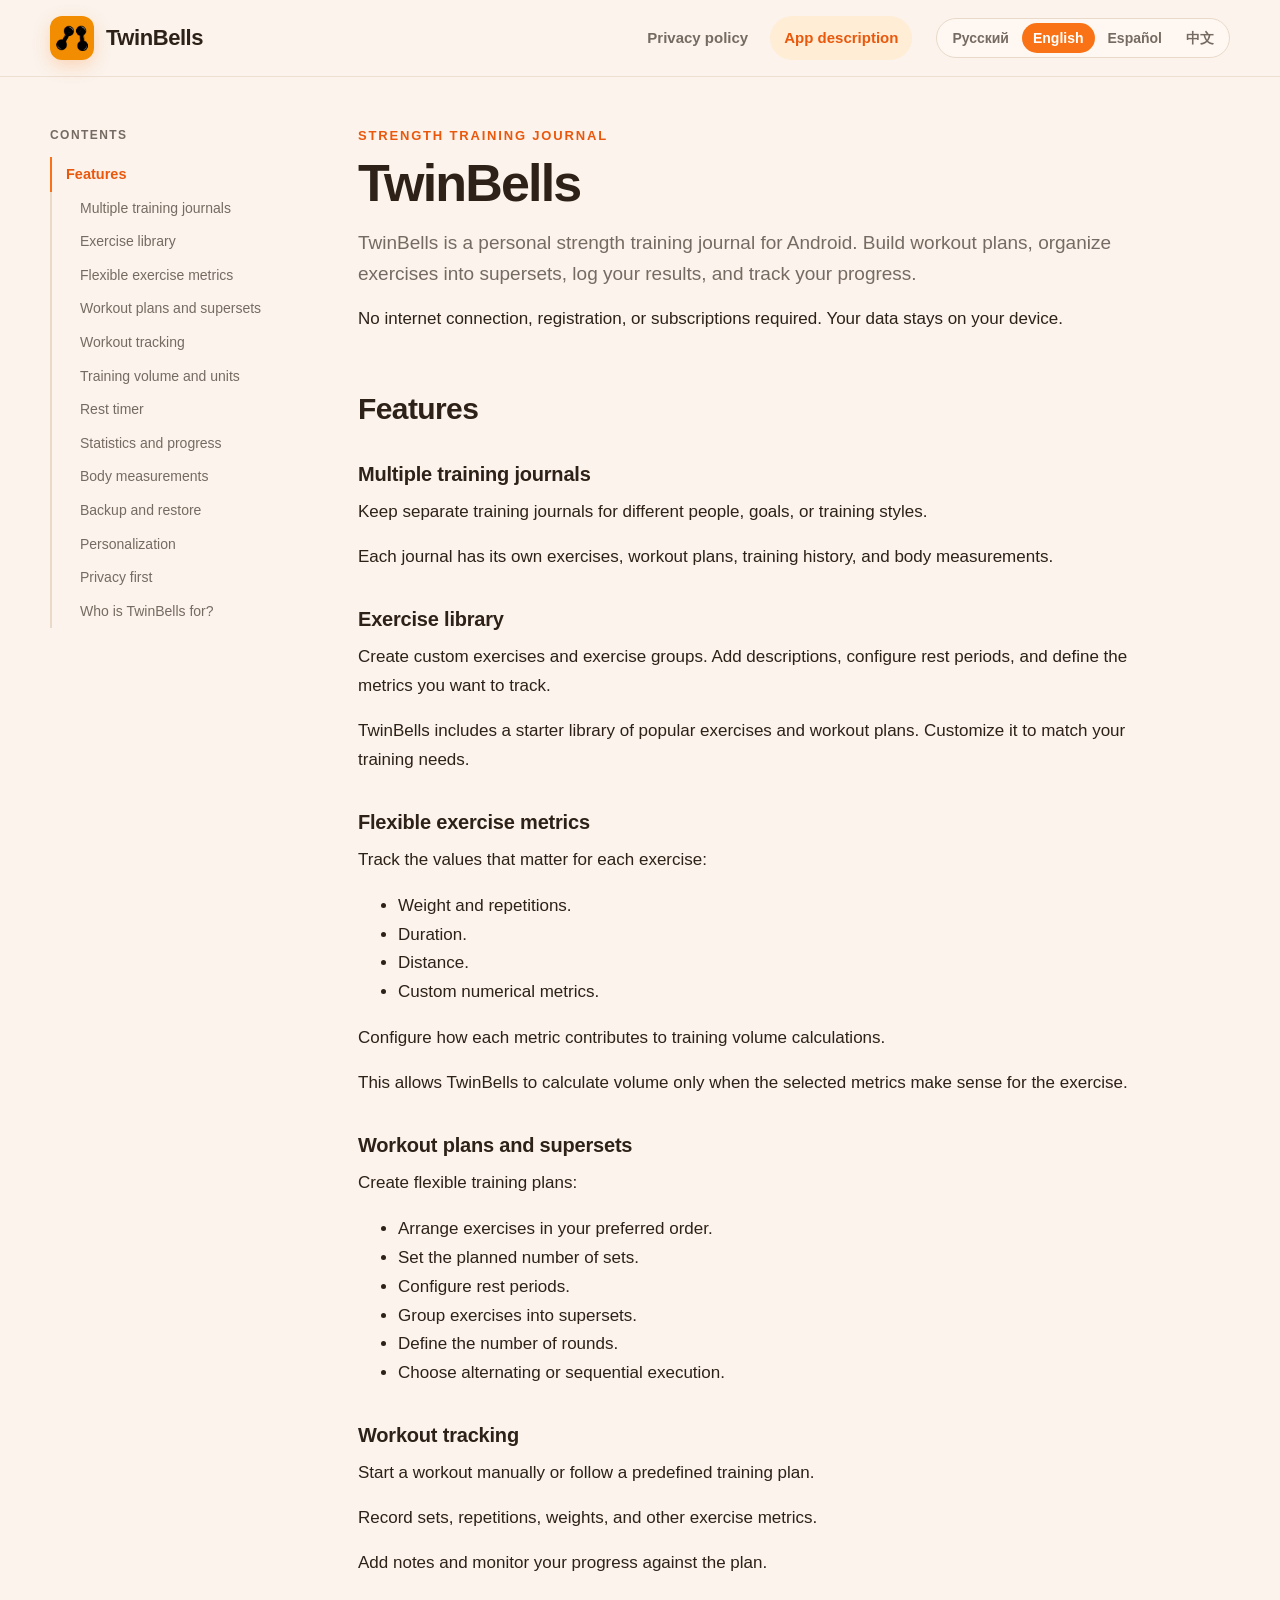
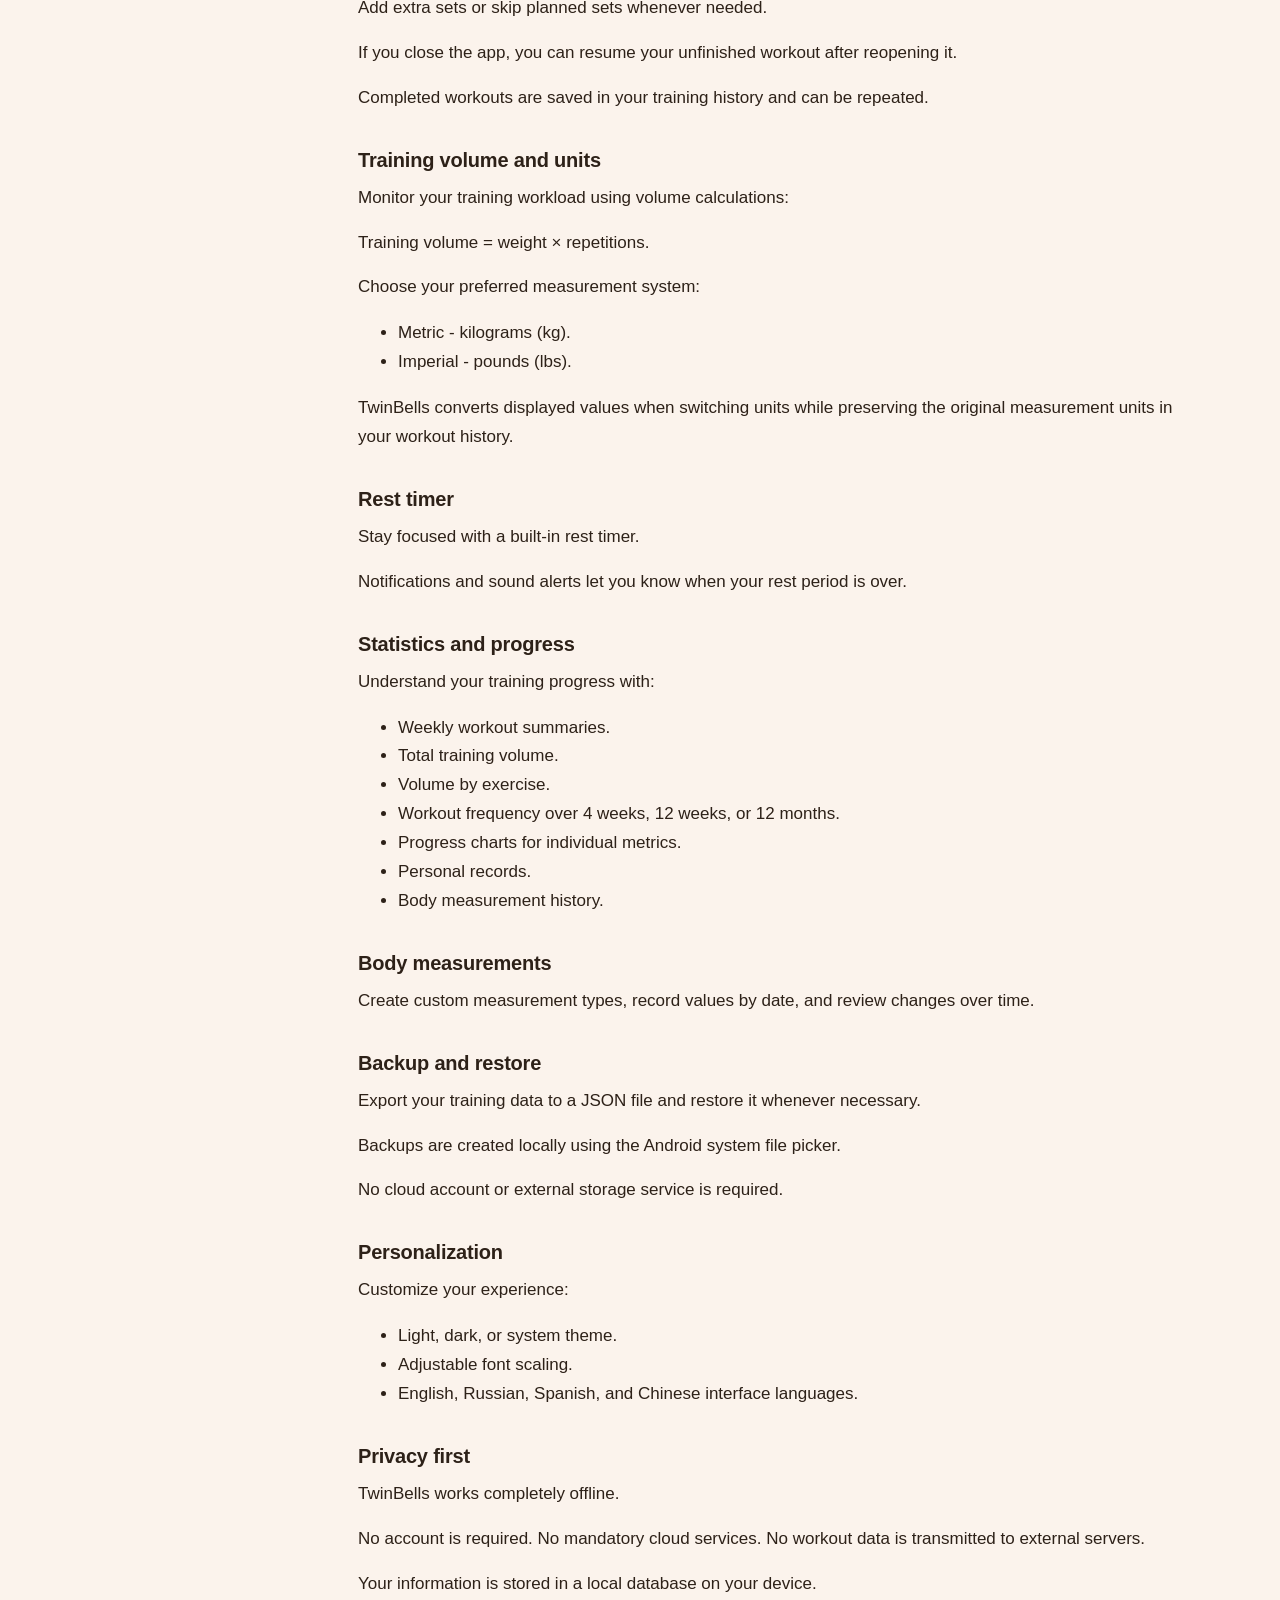
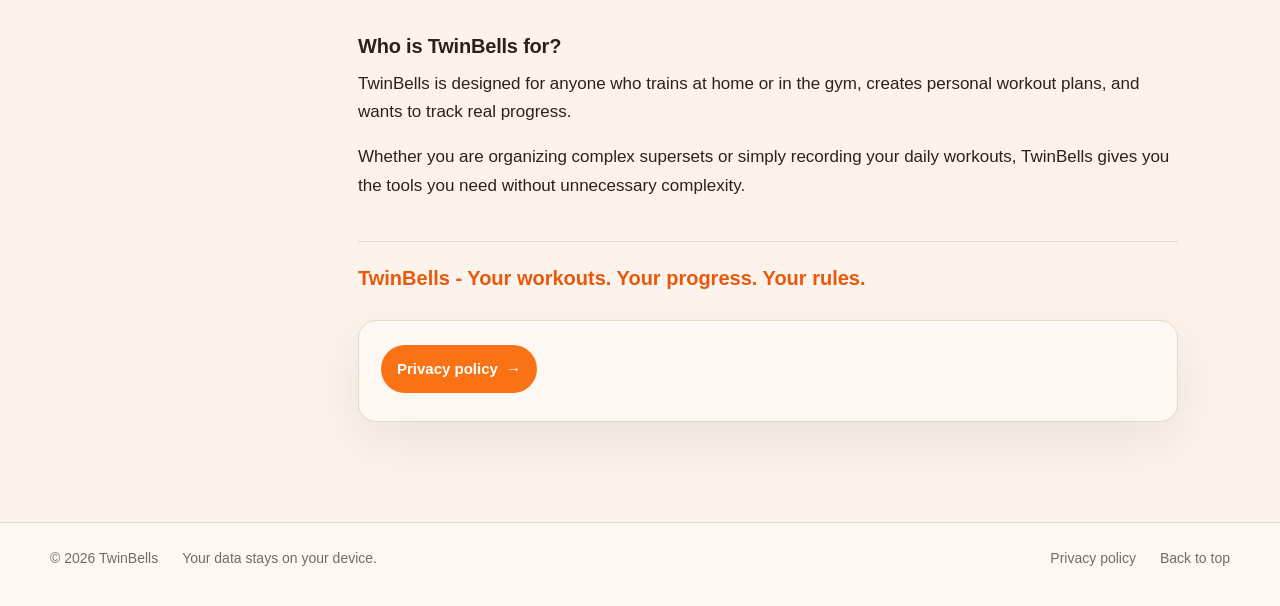
==== description.html @ bc49a1cf "initial commit" ====
<!DOCTYPE html>
<html lang="ru">
<head>
  <meta charset="utf-8">
  <meta name="viewport" content="width=device-width, initial-scale=1">
  <meta name="description" content="TwinBells - офлайн-дневник силовых тренировок: программы, суперсеты, тоннаж, статистика и замеры тела.">
  <title>Описание приложения - TwinBells</title>
  <link rel="icon" href="images/icon_option_1.png">
  <link rel="stylesheet" href="assets/site.css">
</head>
<body data-page="description">
  <a class="skip-link" href="#content" data-ui="skip">К содержанию</a>

  <header class="site-header">
    <div class="header-inner">
      <a class="brand" href="privacy.html" data-page-link="privacy">
        <img src="images/icon_option_1.png" alt="" width="44" height="44">
        <span>TwinBells</span>
      </a>

      <nav class="page-nav" aria-label="TwinBells">
        <a href="privacy.html" data-page-link="privacy" data-ui="privacy">Политика конфиденциальности</a>
        <a href="description.html" data-page-link="description" data-ui="description" aria-current="page">Описание приложения</a>
      </nav>

      <div class="lang-switch" role="group" aria-label="Language">
        <button class="lang-btn" type="button" data-lang="ru" aria-pressed="false">Русский</button>
        <button class="lang-btn" type="button" data-lang="en" aria-pressed="false">English</button>
        <button class="lang-btn" type="button" data-lang="es" aria-pressed="false">Español</button>
        <button class="lang-btn" type="button" data-lang="cn" aria-pressed="false">中文</button>
      </div>
    </div>
  </header>

  <main id="content" class="layout container">
    <aside class="sidebar">
      <p class="toc-title" data-ui="toc">Содержание</p>
      <nav id="toc-desktop" class="toc" aria-label="Contents"></nav>
    </aside>

    <div class="content">
      <details id="toc-mobile-details" class="toc-mobile">
        <summary data-ui="toc">Содержание</summary>
        <nav id="toc-mobile" class="toc" aria-label="Contents"></nav>
      </details>

      <section class="lang-content" data-lang="ru" id="ru-top"
        data-title="Описание приложения - TwinBells"
        data-meta="TwinBells - офлайн-дневник силовых тренировок: программы, суперсеты, тоннаж, статистика и замеры тела.">
        <p class="eyebrow">Дневник силовых тренировок</p>
        <h1>TwinBells</h1>

        <p class="lead">TwinBells - персональный дневник силовых тренировок для Android. Создавайте программы, объединяйте упражнения в суперсеты, записывайте результаты и отслеживайте прогресс.</p>
        <p>Без интернета, регистрации и подписок. Все ваши данные остаются на устройстве.</p>

        <h2 id="ru-features">Возможности</h2>

        <h3 id="ru-journals">Дневники тренировок</h3>
        <p>Ведите несколько независимых дневников для разных людей, целей или направлений тренировок. В каждом дневнике - собственные упражнения, программы, история тренировок и замеры тела.</p>

        <h3 id="ru-library">Каталог упражнений</h3>
        <p>Создавайте собственные упражнения и группы, добавляйте описания, настраивайте время отдыха и показатели выполнения.</p>
        <p>В приложении уже есть стартовый каталог популярных упражнений и программ. Вы можете изменять и дополнять его под свои задачи.</p>

        <h3 id="ru-metrics">Гибкие метрики</h3>
        <p>Настраивайте показатели для каждого упражнения:</p>
        <ul>
          <li>Вес и количество повторений.</li>
          <li>Время выполнения.</li>
          <li>Дистанция.</li>
          <li>Собственные числовые показатели.</li>
        </ul>
        <p>Для каждой метрики можно определить её роль в расчёте нагрузки. Тоннаж рассчитывается только для упражнений, где это имеет смысл.</p>

        <h3 id="ru-plans">Программы и суперсеты</h3>
        <p>Создавайте тренировочные программы:</p>
        <ul>
          <li>Определяйте порядок упражнений.</li>
          <li>Указывайте плановое количество подходов.</li>
          <li>Настраивайте время отдыха.</li>
          <li>Объединяйте упражнения в суперсеты.</li>
          <li>Задавайте количество кругов.</li>
          <li>Выбирайте чередование или последовательное выполнение упражнений.</li>
        </ul>

        <h3 id="ru-tracking">Проведение тренировок</h3>
        <p>Начинайте тренировку самостоятельно или по готовой программе.</p>
        <p>Записывайте подходы, повторения, рабочие веса и другие показатели. Добавляйте заметки и отслеживайте выполнение плана.</p>
        <p>При необходимости добавляйте или пропускайте подходы.</p>
        <p>Если приложение закрыто, незавершённую тренировку можно продолжить после повторного запуска.</p>
        <p>Все завершённые тренировки сохраняются в истории. Любую тренировку можно повторить.</p>

        <h3 id="ru-volume">Тоннаж и единицы измерения</h3>
        <p>Контролируйте тренировочный объём с помощью расчёта тоннажа: рабочий вес × количество повторений.</p>
        <p>Выбирайте удобную систему единиц:</p>
        <ul>
          <li>Метрическая - килограммы (кг).</li>
          <li>Имперская - фунты (lbs).</li>
        </ul>
        <p>Приложение пересчитывает значения при переключении системы измерения, сохраняя исходные единицы в истории.</p>

        <h3 id="ru-rest">Таймер отдыха</h3>
        <p>Встроенный таймер помогает контролировать паузы между подходами.</p>
        <p>Уведомление и звуковой сигнал сообщат об окончании отдыха.</p>

        <h3 id="ru-stats">Статистика и прогресс</h3>
        <p>Анализируйте свои достижения:</p>
        <ul>
          <li>Сводка тренировок за неделю.</li>
          <li>Общий тренировочный тоннаж.</li>
          <li>Нагрузка по отдельным упражнениям.</li>
          <li>Частота тренировок за 4 недели, 12 недель и 12 месяцев.</li>
          <li>Динамика выбранных показателей.</li>
          <li>Личные рекорды.</li>
          <li>История замеров тела.</li>
        </ul>

        <h3 id="ru-body">Замеры тела</h3>
        <p>Создавайте собственные типы измерений, записывайте результаты по датам и наблюдайте за изменениями.</p>

        <h3 id="ru-backup">Резервное копирование</h3>
        <p>Экспортируйте данные приложения в JSON-файл и восстанавливайте их при необходимости.</p>
        <p>Резервные копии создаются локально через системный выбор файла. Облачные сервисы не требуются.</p>

        <h3 id="ru-personalization">Персонализация</h3>
        <p>Настраивайте приложение под себя:</p>
        <ul>
          <li>Светлая, тёмная или системная тема.</li>
          <li>Масштаб шрифта.</li>
          <li>Русский, английский, испанский и китайский языки интерфейса.</li>
        </ul>

        <h3 id="ru-privacy">Приватность</h3>
        <p>TwinBells работает без подключения к интернету.</p>
        <p>Приложение не требует создания аккаунта, не использует обязательные облачные сервисы и не отправляет тренировочные данные на серверы.</p>
        <p>Вся информация хранится в локальной базе данных на вашем устройстве.</p>

        <h3 id="ru-who">Для кого TwinBells?</h3>
        <p>Для тех, кто тренируется дома или в спортивном зале, самостоятельно составляет программы и хочет контролировать результаты.</p>
        <p>Для тех, кому важны история тренировок, объективные показатели прогресса и свобода от подписок и лишних сервисов.</p>

        <p class="tagline">TwinBells - ваши тренировки, ваши результаты, ваши правила.</p>

        <div class="card">
          <p><a class="description-link" href="privacy.html" data-page-link="privacy"><span data-ui="privacy">Политика конфиденциальности</span> →</a></p>
        </div>
      </section>

      <section class="lang-content" data-lang="en" id="en-top" hidden
        data-title="App description - TwinBells"
        data-meta="TwinBells is an offline strength training journal with workout plans, supersets, volume tracking, statistics, and body measurements.">
        <p class="eyebrow">Strength training journal</p>
        <h1>TwinBells</h1>

        <p class="lead">TwinBells is a personal strength training journal for Android. Build workout plans, organize exercises into supersets, log your results, and track your progress.</p>
        <p>No internet connection, registration, or subscriptions required. Your data stays on your device.</p>

        <h2 id="en-features">Features</h2>

        <h3 id="en-journals">Multiple training journals</h3>
        <p>Keep separate training journals for different people, goals, or training styles.</p>
        <p>Each journal has its own exercises, workout plans, training history, and body measurements.</p>

        <h3 id="en-library">Exercise library</h3>
        <p>Create custom exercises and exercise groups. Add descriptions, configure rest periods, and define the metrics you want to track.</p>
        <p>TwinBells includes a starter library of popular exercises and workout plans. Customize it to match your training needs.</p>

        <h3 id="en-metrics">Flexible exercise metrics</h3>
        <p>Track the values that matter for each exercise:</p>
        <ul>
          <li>Weight and repetitions.</li>
          <li>Duration.</li>
          <li>Distance.</li>
          <li>Custom numerical metrics.</li>
        </ul>
        <p>Configure how each metric contributes to training volume calculations.</p>
        <p>This allows TwinBells to calculate volume only when the selected metrics make sense for the exercise.</p>

        <h3 id="en-plans">Workout plans and supersets</h3>
        <p>Create flexible training plans:</p>
        <ul>
          <li>Arrange exercises in your preferred order.</li>
          <li>Set the planned number of sets.</li>
          <li>Configure rest periods.</li>
          <li>Group exercises into supersets.</li>
          <li>Define the number of rounds.</li>
          <li>Choose alternating or sequential execution.</li>
        </ul>

        <h3 id="en-tracking">Workout tracking</h3>
        <p>Start a workout manually or follow a predefined training plan.</p>
        <p>Record sets, repetitions, weights, and other exercise metrics.</p>
        <p>Add notes and monitor your progress against the plan.</p>
        <p>Add extra sets or skip planned sets whenever needed.</p>
        <p>If you close the app, you can resume your unfinished workout after reopening it.</p>
        <p>Completed workouts are saved in your training history and can be repeated.</p>

        <h3 id="en-volume">Training volume and units</h3>
        <p>Monitor your training workload using volume calculations:</p>
        <p>Training volume = weight × repetitions.</p>
        <p>Choose your preferred measurement system:</p>
        <ul>
          <li>Metric - kilograms (kg).</li>
          <li>Imperial - pounds (lbs).</li>
        </ul>
        <p>TwinBells converts displayed values when switching units while preserving the original measurement units in your workout history.</p>

        <h3 id="en-rest">Rest timer</h3>
        <p>Stay focused with a built-in rest timer.</p>
        <p>Notifications and sound alerts let you know when your rest period is over.</p>

        <h3 id="en-stats">Statistics and progress</h3>
        <p>Understand your training progress with:</p>
        <ul>
          <li>Weekly workout summaries.</li>
          <li>Total training volume.</li>
          <li>Volume by exercise.</li>
          <li>Workout frequency over 4 weeks, 12 weeks, or 12 months.</li>
          <li>Progress charts for individual metrics.</li>
          <li>Personal records.</li>
          <li>Body measurement history.</li>
        </ul>

        <h3 id="en-body">Body measurements</h3>
        <p>Create custom measurement types, record values by date, and review changes over time.</p>

        <h3 id="en-backup">Backup and restore</h3>
        <p>Export your training data to a JSON file and restore it whenever necessary.</p>
        <p>Backups are created locally using the Android system file picker.</p>
        <p>No cloud account or external storage service is required.</p>

        <h3 id="en-personalization">Personalization</h3>
        <p>Customize your experience:</p>
        <ul>
          <li>Light, dark, or system theme.</li>
          <li>Adjustable font scaling.</li>
          <li>English, Russian, Spanish, and Chinese interface languages.</li>
        </ul>

        <h3 id="en-privacy">Privacy first</h3>
        <p>TwinBells works completely offline.</p>
        <p>No account is required. No mandatory cloud services. No workout data is transmitted to external servers.</p>
        <p>Your information is stored in a local database on your device.</p>

        <h3 id="en-who">Who is TwinBells for?</h3>
        <p>TwinBells is designed for anyone who trains at home or in the gym, creates personal workout plans, and wants to track real progress.</p>
        <p>Whether you are organizing complex supersets or simply recording your daily workouts, TwinBells gives you the tools you need without unnecessary complexity.</p>

        <p class="tagline">TwinBells - Your workouts. Your progress. Your rules.</p>

        <div class="card">
          <p><a class="description-link" href="privacy.html" data-page-link="privacy"><span data-ui="privacy">Privacy policy</span> →</a></p>
        </div>
      </section>

      <section class="lang-content" data-lang="es" id="es-top" hidden
        data-title="Descripción de la aplicación - TwinBells"
        data-meta="TwinBells es un diario de entrenamiento de fuerza sin conexión con rutinas, superseries, volumen, estadísticas y medidas corporales.">
        <p class="eyebrow">Diario de entrenamiento de fuerza</p>
        <h1>TwinBells</h1>

        <p class="lead">TwinBells es un diario personal de entrenamiento de fuerza para Android. Crea rutinas, organiza ejercicios en superseries, registra tus resultados y sigue tu progreso.</p>
        <p>Sin conexión a Internet, sin registro y sin suscripciones. Todos tus datos permanecen en tu dispositivo.</p>

        <h2 id="es-features">Funciones principales</h2>

        <h3 id="es-journals">Varios diarios de entrenamiento</h3>
        <p>Mantén diarios independientes para diferentes personas, objetivos o tipos de entrenamiento.</p>
        <p>Cada diario tiene sus propios ejercicios, rutinas, historial de entrenamientos y medidas corporales.</p>

        <h3 id="es-library">Catálogo de ejercicios</h3>
        <p>Crea ejercicios y grupos personalizados. Añade descripciones, configura los tiempos de descanso y define los indicadores que deseas registrar.</p>
        <p>TwinBells incluye un catálogo inicial de ejercicios y rutinas populares que puedes modificar y ampliar según tus necesidades.</p>

        <h3 id="es-metrics">Métricas personalizables</h3>
        <p>Registra diferentes indicadores para cada ejercicio:</p>
        <ul>
          <li>Peso utilizado.</li>
          <li>Número de repeticiones.</li>
          <li>Tiempo de ejecución.</li>
          <li>Distancia recorrida.</li>
          <li>Valores numéricos personalizados.</li>
        </ul>
        <p>Puedes definir cómo participa cada indicador en el cálculo del volumen de entrenamiento.</p>
        <p>De esta manera, el volumen se calcula únicamente cuando tiene sentido para el ejercicio.</p>

        <h3 id="es-plans">Rutinas y superseries</h3>
        <p>Diseña tus propios programas de entrenamiento:</p>
        <ul>
          <li>Organiza los ejercicios en el orden deseado.</li>
          <li>Establece el número previsto de series.</li>
          <li>Configura los descansos.</li>
          <li>Agrupa ejercicios en superseries.</li>
          <li>Define el número de rondas.</li>
          <li>Elige entre ejecución alternada o secuencial.</li>
        </ul>

        <h3 id="es-tracking">Registro de entrenamientos</h3>
        <p>Inicia un entrenamiento libre o sigue una rutina previamente creada.</p>
        <p>Registra series, repeticiones, pesos y otros indicadores.</p>
        <p>Añade notas y consulta el progreso de tu sesión.</p>
        <p>Puedes agregar series adicionales u omitir las previstas cuando sea necesario.</p>
        <p>Si cierras la aplicación, podrás continuar el entrenamiento pendiente al volver a abrirla.</p>
        <p>Todas las sesiones finalizadas se guardan en el historial y pueden repetirse.</p>

        <h3 id="es-volume">Volumen de entrenamiento y unidades</h3>
        <p>Controla tu carga de trabajo mediante el cálculo del volumen:</p>
        <p>Volumen = peso × repeticiones.</p>
        <p>Selecciona el sistema de unidades que prefieras:</p>
        <ul>
          <li>Métrico: kilogramos (kg).</li>
          <li>Imperial: libras (lbs).</li>
        </ul>
        <p>TwinBells convierte los valores al cambiar de sistema, mientras conserva las unidades originales de los registros históricos.</p>

        <h3 id="es-rest">Temporizador de descanso</h3>
        <p>Utiliza el temporizador integrado para controlar los descansos entre series.</p>
        <p>Recibe notificaciones y avisos sonoros cuando termine el tiempo de descanso.</p>

        <h3 id="es-stats">Estadísticas y progreso</h3>
        <p>Analiza tu evolución con:</p>
        <ul>
          <li>Resúmenes semanales de entrenamiento.</li>
          <li>Volumen total de entrenamiento.</li>
          <li>Carga de trabajo por ejercicio.</li>
          <li>Frecuencia de entrenamiento durante 4 semanas, 12 semanas o 12 meses.</li>
          <li>Evolución de métricas individuales.</li>
          <li>Récords personales.</li>
          <li>Historial de medidas corporales.</li>
        </ul>

        <h3 id="es-body">Medidas corporales</h3>
        <p>Crea tus propios tipos de mediciones corporales.</p>
        <p>Registra valores por fecha y consulta su evolución a lo largo del tiempo.</p>

        <h3 id="es-backup">Copias de seguridad</h3>
        <p>Exporta todos tus datos a un archivo JSON y restáuralos cuando lo necesites.</p>
        <p>Las copias de seguridad se crean localmente mediante el selector de archivos de Android.</p>
        <p>No necesitas almacenamiento en la nube.</p>

        <h3 id="es-personalization">Personalización</h3>
        <p>Adapta la aplicación a tus preferencias:</p>
        <ul>
          <li>Tema claro, oscuro o automático.</li>
          <li>Tamaño de fuente ajustable.</li>
          <li>Interfaz en español, inglés, ruso y chino.</li>
        </ul>

        <h3 id="es-privacy">Privacidad</h3>
        <p>TwinBells funciona completamente sin conexión.</p>
        <p>No requiere crear una cuenta, no depende de servicios en la nube y no transmite tus datos de entrenamiento a servidores externos.</p>
        <p>Toda la información se almacena en una base de datos local en tu dispositivo.</p>

        <h3 id="es-who">¿Para quién es TwinBells?</h3>
        <p>TwinBells está diseñado para quienes entrenan en casa o en el gimnasio, crean sus propias rutinas y desean controlar sus resultados.</p>
        <p>Tanto si utilizas superseries complejas como si simplemente quieres registrar tus entrenamientos diarios, TwinBells te ofrece las herramientas necesarias sin complicaciones innecesarias.</p>

        <p class="tagline">TwinBells - Tus entrenamientos. Tu progreso. Tus reglas.</p>

        <div class="card">
          <p><a class="description-link" href="privacy.html" data-page-link="privacy"><span data-ui="privacy">Política de privacidad</span> →</a></p>
        </div>
      </section>

      <section class="lang-content" data-lang="cn" id="cn-top" hidden
        data-title="应用说明 - TwinBells"
        data-meta="TwinBells 是一款离线力量训练日志，支持训练计划、超级组、训练容量、统计和身体测量。">
        <p class="eyebrow">力量训练日志</p>
        <h1>TwinBells</h1>

        <p class="lead">TwinBells 是一款适用于 Android 的离线力量训练记录应用。您可以创建训练计划、组合超级组、记录每次训练的数据，并随时查看自己的进步。</p>
        <p>无需网络连接、注册账号或订阅服务。所有数据均保存在您的设备上。</p>

        <h2 id="cn-features">主要功能</h2>

        <h3 id="cn-journals">多个独立训练日志</h3>
        <p>您可以为不同的人、训练目标或训练方式创建独立的训练日志。</p>
        <p>每个日志都有自己的动作库、训练计划、训练历史和身体测量记录。</p>

        <h3 id="cn-library">自定义动作库</h3>
        <p>创建和管理自己的训练动作及动作分类。</p>
        <p>您可以添加动作说明、设置组间休息时间，并选择需要记录的训练指标。</p>
        <p>应用内置常见训练动作和训练计划，您可以根据自己的需要自由修改和扩展。</p>

        <h3 id="cn-metrics">灵活的训练指标</h3>
        <p>为每个动作设置不同的记录指标：</p>
        <ul>
          <li>训练重量。</li>
          <li>重复次数。</li>
          <li>训练时间。</li>
          <li>运动距离。</li>
          <li>自定义数值指标。</li>
        </ul>
        <p>您可以指定每个指标在训练容量计算中的作用，例如重量、重复次数或不参与计算。</p>
        <p>这样可以确保仅在适合的情况下计算训练容量。</p>

        <h3 id="cn-plans">训练计划与超级组</h3>
        <p>自由制定训练计划：</p>
        <ul>
          <li>安排动作顺序。</li>
          <li>设置计划组数。</li>
          <li>配置组间休息时间。</li>
          <li>将多个动作组合成超级组。</li>
          <li>设置超级组循环次数。</li>
          <li>选择交替执行或顺序执行模式。</li>
        </ul>

        <h3 id="cn-tracking">训练记录</h3>
        <p>您可以直接开始训练，也可以按照预先制定的计划进行训练。</p>
        <p>记录每组的重量、次数以及其他训练指标。</p>
        <p>添加训练备注，并实时查看计划完成情况。</p>
        <p>根据实际需要增加额外组数或跳过计划组。</p>
        <p>即使关闭应用，重新打开后也可以继续尚未完成的训练。</p>
        <p>已完成的训练会自动保存到历史记录中，并支持重复之前的训练。</p>

        <h3 id="cn-volume">训练容量与单位</h3>
        <p>通过训练容量了解自己的训练负荷。</p>
        <p>训练容量 = 重量 × 重复次数。</p>
        <p>支持两种单位系统：</p>
        <ul>
          <li>公制：千克（kg）。</li>
          <li>英制：磅（lbs）。</li>
        </ul>
        <p>切换单位时，应用会自动换算显示数值，同时保留历史记录中的原始单位。</p>

        <h3 id="cn-rest">组间休息计时器</h3>
        <p>使用内置计时器管理组间休息时间。</p>
        <p>休息结束时，应用会通过通知和声音提醒您。</p>

        <h3 id="cn-stats">训练统计与进步分析</h3>
        <p>通过统计功能了解训练情况：</p>
        <ul>
          <li>每周训练概览。</li>
          <li>总训练容量。</li>
          <li>各动作的训练负荷。</li>
          <li>最近 4 周、12 周或 12 个月的训练频率。</li>
          <li>自定义指标的变化趋势。</li>
          <li>个人最佳记录。</li>
          <li>身体测量历史。</li>
        </ul>

        <h3 id="cn-body">身体测量</h3>
        <p>创建自定义身体测量项目。</p>
        <p>按日期记录测量结果，查看身体指标随时间的变化。</p>

        <h3 id="cn-backup">数据备份与恢复</h3>
        <p>将所有训练数据导出为 JSON 文件，并可在需要时恢复。</p>
        <p>通过 Android 系统文件选择器在本地创建备份，无需云存储服务。</p>

        <h3 id="cn-personalization">个性化设置</h3>
        <p>根据个人习惯调整应用：</p>
        <ul>
          <li>浅色、深色或跟随系统主题。</li>
          <li>自定义字体缩放比例。</li>
          <li>支持中文、英语、俄语和西班牙语界面。</li>
        </ul>

        <h3 id="cn-privacy">隐私保护</h3>
        <p>TwinBells 可以完全离线运行。</p>
        <p>无需注册账号，不依赖云端服务，也不会将训练数据发送到外部服务器。</p>
        <p>所有信息均保存在设备的本地数据库中。</p>

        <h3 id="cn-who">适合哪些用户？</h3>
        <p>TwinBells 适合在健身房或家中进行力量训练、制定个人训练计划，并希望长期追踪训练成果的用户。</p>
        <p>无论您是需要管理复杂的超级组，还是只想简单记录每天的训练，TwinBells 都能提供实用、清晰的工具。</p>

        <p class="tagline">TwinBells - 您的训练，您的进步，由您掌控。</p>

        <div class="card">
          <p><a class="description-link" href="privacy.html" data-page-link="privacy"><span data-ui="privacy">隐私政策</span> →</a></p>
        </div>
      </section>
    </div>
  </main>

  <footer class="site-footer">
    <div class="container footer-inner">
      <span>© <span data-current-year>2026</span> TwinBells</span>
      <span data-ui="footerNote">Данные остаются на устройстве.</span>
      <span class="spacer"></span>
      <a href="privacy.html" data-page-link="privacy" data-ui="privacy">Политика конфиденциальности</a>
      <button class="linklike" type="button" data-scroll-top data-ui="backToTop">Наверх</button>
    </div>
  </footer>

  <script src="assets/site.js"></script>
</body>
</html>
---- assets/site.css ----
:root {
  color-scheme: light dark;
  --brand: #f97316;
  --brand-strong: #ea580c;
  --brand-soft: #ffedd5;
  --bg: #fbf3ec;
  --surface: #fff8f2;
  --surface-strong: #ffffff;
  --ink: #2d2118;
  --muted: #766b62;
  --border: #e8d9c8;
  --shadow: 0 18px 50px rgba(70, 42, 20, 0.08);
  --radius: 18px;
  --max-width: 1180px;
}

@media (prefers-color-scheme: dark) {
  :root {
    --brand: #fb923c;
    --brand-strong: #fdba74;
    --brand-soft: #3b2414;
    --bg: #1e1712;
    --surface: #2a211a;
    --surface-strong: #33281f;
    --ink: #f4eae2;
    --muted: #c8b9ac;
    --border: #4a3a2e;
    --shadow: 0 18px 50px rgba(0, 0, 0, 0.28);
  }
}

* {
  box-sizing: border-box;
}

html {
  scroll-behavior: smooth;
  scroll-padding-top: 110px;
}

body {
  margin: 0;
  background: var(--bg);
  color: var(--ink);
  font-family: -apple-system, BlinkMacSystemFont, "Segoe UI", Roboto, "Helvetica Neue",
    Arial, "Noto Sans", "PingFang SC", "Microsoft YaHei", sans-serif;
  font-size: 17px;
  line-height: 1.7;
  -webkit-font-smoothing: antialiased;
  text-rendering: optimizeLegibility;
}

a {
  color: var(--brand-strong);
  text-decoration-thickness: 1px;
  text-underline-offset: 3px;
}

a:hover {
  color: var(--brand);
}

img {
  max-width: 100%;
}

button {
  font: inherit;
}

:focus-visible {
  outline: 3px solid color-mix(in srgb, var(--brand) 55%, transparent);
  outline-offset: 3px;
  border-radius: 6px;
}

.container {
  width: min(100% - 40px, var(--max-width));
  margin-inline: auto;
}

/* Header */

.site-header {
  position: sticky;
  top: 0;
  z-index: 20;
  backdrop-filter: blur(16px);
  background: color-mix(in srgb, var(--bg) 88%, transparent);
  border-bottom: 1px solid color-mix(in srgb, var(--border) 70%, transparent);
}

.header-inner {
  display: flex;
  align-items: center;
  gap: 24px;
  min-height: 76px;
  padding-block: 12px;
  width: min(100% - 40px, var(--max-width));
  margin-inline: auto;
}

.brand {
  display: inline-flex;
  align-items: center;
  gap: 12px;
  color: var(--ink);
  text-decoration: none;
  font-size: 22px;
  font-weight: 800;
  letter-spacing: -0.02em;
  white-space: nowrap;
}

.brand img {
  width: 44px;
  height: 44px;
  border-radius: 12px;
  box-shadow: 0 6px 18px rgba(249, 115, 22, 0.24);
}

.page-nav {
  display: flex;
  align-items: center;
  gap: 8px;
  margin-inline-start: auto;
}

.page-nav a {
  padding: 9px 14px;
  border-radius: 999px;
  color: var(--muted);
  text-decoration: none;
  font-size: 15px;
  font-weight: 600;
  white-space: nowrap;
}

.page-nav a:hover {
  color: var(--ink);
  background: color-mix(in srgb, var(--brand) 10%, transparent);
}

.page-nav a[aria-current="page"] {
  color: var(--brand-strong);
  background: var(--brand-soft);
}

.lang-switch {
  display: inline-flex;
  align-items: center;
  gap: 2px;
  padding: 4px;
  border: 1px solid var(--border);
  border-radius: 999px;
  background: var(--surface);
}

.lang-btn {
  border: 0;
  background: transparent;
  color: var(--muted);
  padding: 7px 11px;
  border-radius: 999px;
  cursor: pointer;
  font-size: 14px;
  font-weight: 650;
  line-height: 1.2;
  white-space: nowrap;
}

.lang-btn:hover {
  color: var(--ink);
}

.lang-btn[aria-pressed="true"] {
  background: var(--brand);
  color: #fff;
}

/* Layout */

.layout {
  display: grid;
  grid-template-columns: 260px minmax(0, 1fr);
  gap: 48px;
  align-items: start;
  padding-block: 48px 72px;
}

.sidebar {
  position: sticky;
  top: 104px;
  max-height: calc(100vh - 128px);
  overflow: auto;
  padding-right: 8px;
}

.toc-title {
  margin: 0 0 12px;
  color: var(--muted);
  font-size: 12px;
  font-weight: 800;
  letter-spacing: 0.12em;
  text-transform: uppercase;
}

.toc {
  border-left: 2px solid var(--border);
  padding-left: 0;
}

.toc ul {
  list-style: none;
  margin: 0;
  padding: 0;
}

.toc li {
  margin: 0;
}

.toc a {
  display: block;
  margin-left: -2px;
  border-left: 2px solid transparent;
  padding: 7px 0 7px 14px;
  color: var(--muted);
  text-decoration: none;
  font-size: 14.5px;
  line-height: 1.4;
}

.toc a:hover {
  color: var(--ink);
}

.toc a.active {
  border-left-color: var(--brand);
  color: var(--brand-strong);
  font-weight: 700;
}

.toc .toc-sub a {
  padding-left: 28px;
  font-size: 14px;
}

.content {
  min-width: 0;
  max-width: 820px;
}

.toc-mobile {
  display: none;
  margin-bottom: 24px;
  border: 1px solid var(--border);
  border-radius: var(--radius);
  background: var(--surface);
  padding: 12px 16px;
}

.toc-mobile summary {
  cursor: pointer;
  color: var(--brand-strong);
  font-weight: 700;
  padding: 4px 0;
}

.toc-mobile .toc {
  margin-top: 12px;
  max-height: 45vh;
  overflow: auto;
}

/* Article */

.eyebrow {
  margin: 0 0 8px;
  color: var(--brand-strong);
  font-size: 13px;
  font-weight: 800;
  letter-spacing: 0.14em;
  text-transform: uppercase;
}

h1 {
  margin: 0 0 16px;
  font-size: clamp(34px, 5vw, 52px);
  line-height: 1.1;
  letter-spacing: -0.035em;
}

h2 {
  margin: 48px 0 14px;
  padding-top: 8px;
  font-size: clamp(23px, 3vw, 30px);
  line-height: 1.25;
  letter-spacing: -0.02em;
}

h3 {
  margin: 34px 0 10px;
  font-size: 20px;
  line-height: 1.35;
  letter-spacing: -0.01em;
}

p {
  margin: 0 0 16px;
}

.updated {
  display: inline-flex;
  align-items: center;
  gap: 8px;
  margin-bottom: 24px;
  padding: 7px 12px;
  border: 1px solid var(--border);
  border-radius: 999px;
  background: var(--surface);
  color: var(--muted);
  font-size: 14px;
}

.lead {
  color: var(--muted);
  font-size: 19px;
  line-height: 1.6;
}

article ul {
  margin: 0 0 18px;
  padding-left: 22px;
}

article li {
  margin-bottom: 8px;
}

article li::marker {
  color: var(--brand);
}

.card {
  margin: 28px 0;
  padding: 20px 22px;
  border: 1px solid var(--border);
  border-radius: var(--radius);
  background: var(--surface);
  box-shadow: var(--shadow);
}

.card p:last-child {
  margin-bottom: 0;
}

.description-link {
  display: inline-flex;
  align-items: center;
  gap: 8px;
  margin: 4px 0 8px;
  padding: 11px 16px;
  border-radius: 999px;
  background: var(--brand);
  color: #fff;
  text-decoration: none;
  font-weight: 700;
  font-size: 15px;
}

.description-link:hover {
  background: var(--brand-strong);
  color: #fff;
}

.tagline {
  margin-top: 40px;
  padding-top: 22px;
  border-top: 1px solid var(--border);
  color: var(--brand-strong);
  font-size: 20px;
  font-weight: 800;
  line-height: 1.4;
}

.contact {
  word-break: break-word;
}

/* Footer */

.site-footer {
  border-top: 1px solid var(--border);
  background: var(--surface);
}

.footer-inner {
  display: flex;
  flex-wrap: wrap;
  align-items: center;
  gap: 12px 24px;
  padding-block: 24px 36px;
  color: var(--muted);
  font-size: 14px;
}

.footer-inner .spacer {
  flex: 1;
}

.footer-inner a,
.linklike {
  color: var(--muted);
  text-decoration: none;
  background: none;
  border: 0;
  padding: 0;
  cursor: pointer;
  font-size: inherit;
}

.footer-inner a:hover,
.linklike:hover {
  color: var(--brand-strong);
}

/* Utilities */

[hidden] {
  display: none !important;
}

.visually-hidden {
  position: absolute !important;
  width: 1px;
  height: 1px;
  padding: 0;
  margin: -1px;
  overflow: hidden;
  clip: rect(0, 0, 0, 0);
  white-space: nowrap;
  border: 0;
}

.skip-link {
  position: absolute;
  left: 16px;
  top: -60px;
  z-index: 50;
  padding: 10px 14px;
  border-radius: 10px;
  background: var(--brand);
  color: #fff;
  text-decoration: none;
  font-weight: 700;
}

.skip-link:focus {
  top: 12px;
}

@media (max-width: 1020px) {
  .header-inner {
    flex-wrap: wrap;
    gap: 10px 18px;
  }

  .page-nav {
    order: 3;
    width: 100%;
    margin-inline-start: 0;
  }

  .lang-switch {
    margin-inline-start: auto;
  }

  .layout {
    grid-template-columns: 1fr;
    gap: 0;
    padding-top: 28px;
  }

  .sidebar {
    display: none;
  }

  .toc-mobile {
    display: block;
  }
}

@media (max-width: 640px) {
  body {
    font-size: 16px;
  }

  .container,
  .header-inner {
    width: min(100% - 28px, var(--max-width));
  }

  .brand {
    font-size: 19px;
  }

  .brand img {
    width: 38px;
    height: 38px;
    border-radius: 10px;
  }

  .lang-btn {
    padding: 7px 9px;
    font-size: 13px;
  }

  .page-nav {
    overflow-x: auto;
    padding-bottom: 4px;
  }

  .page-nav a {
    padding: 8px 10px;
  }

  .layout {
    padding-bottom: 48px;
  }

  h2 {
    margin-top: 36px;
  }
}

@media print {
  .site-header,
  .sidebar,
  .toc-mobile,
  .site-footer,
  .description-link {
    display: none !important;
  }

  body {
    background: #fff;
    color: #000;
    font-size: 12pt;
  }

  .layout {
    display: block;
    padding: 0;
  }

  .content {
    max-width: none;
  }

  a {
    color: #000;
  }
}
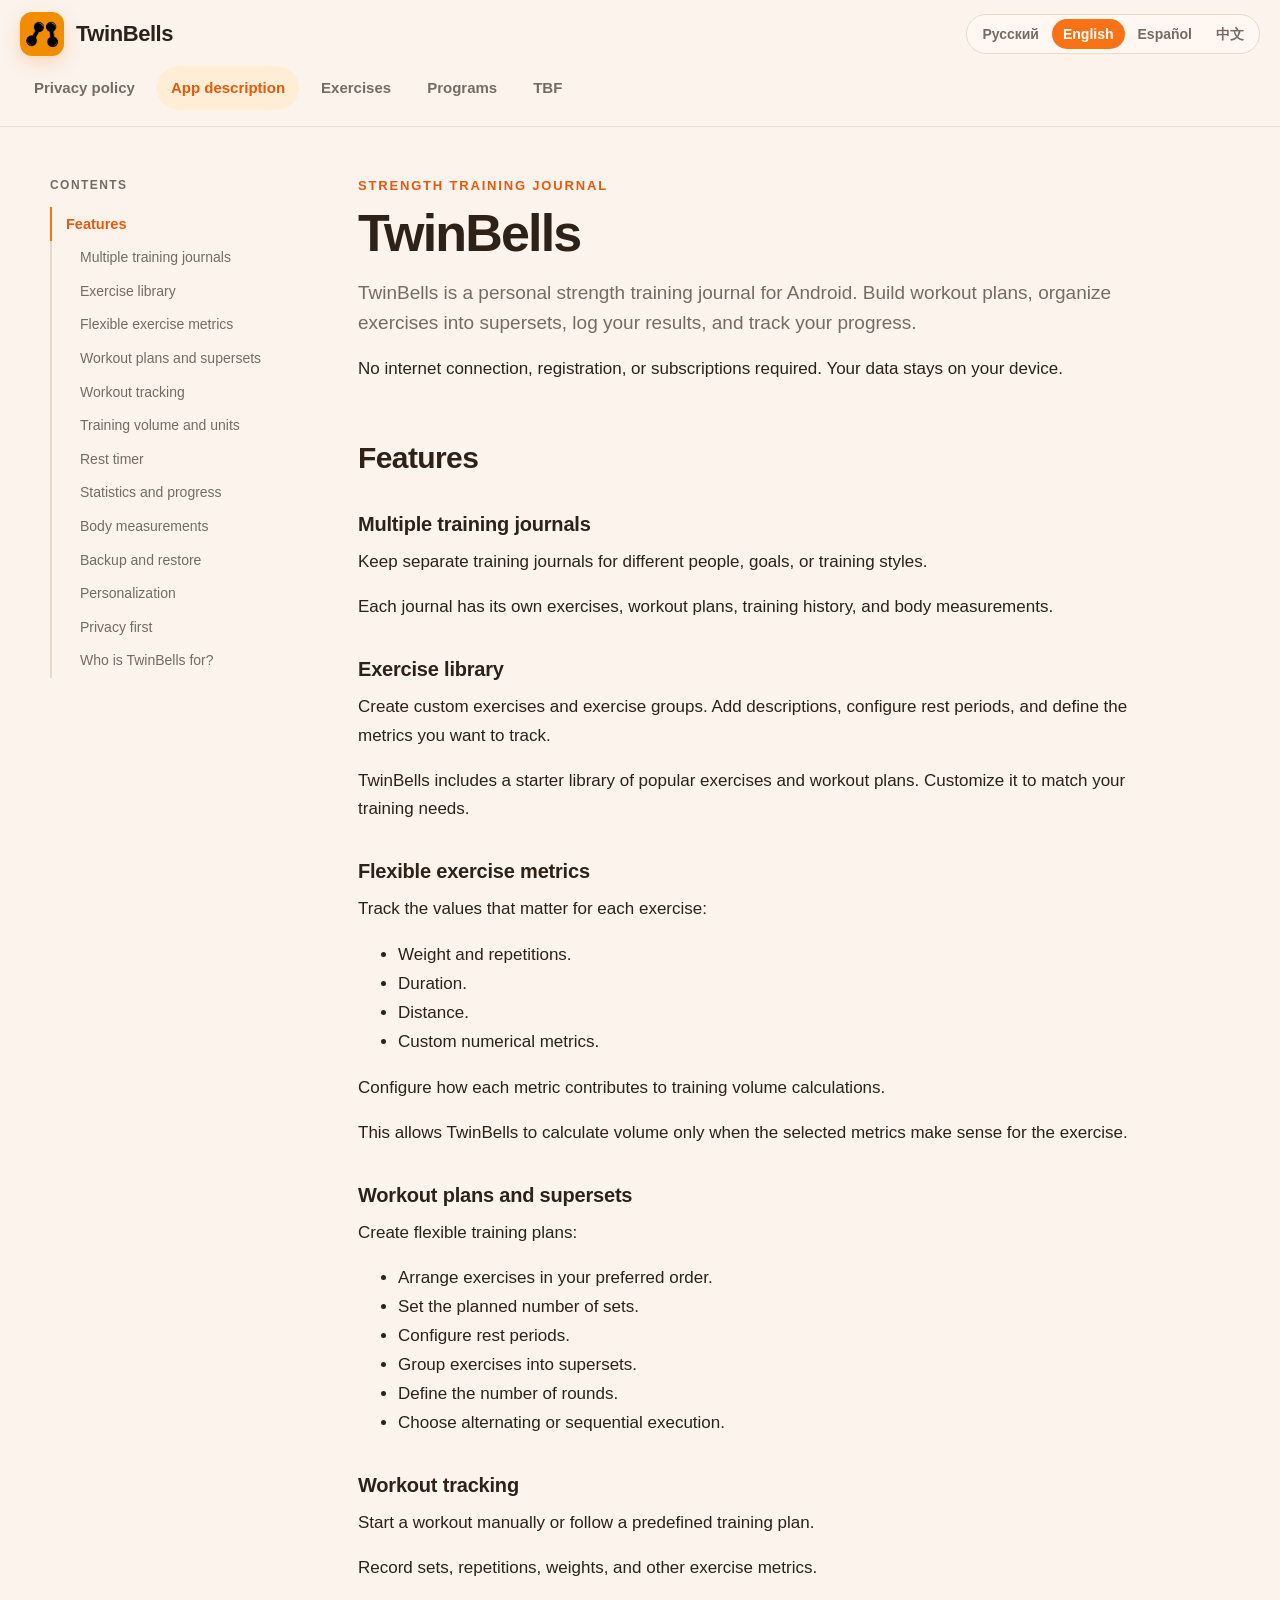
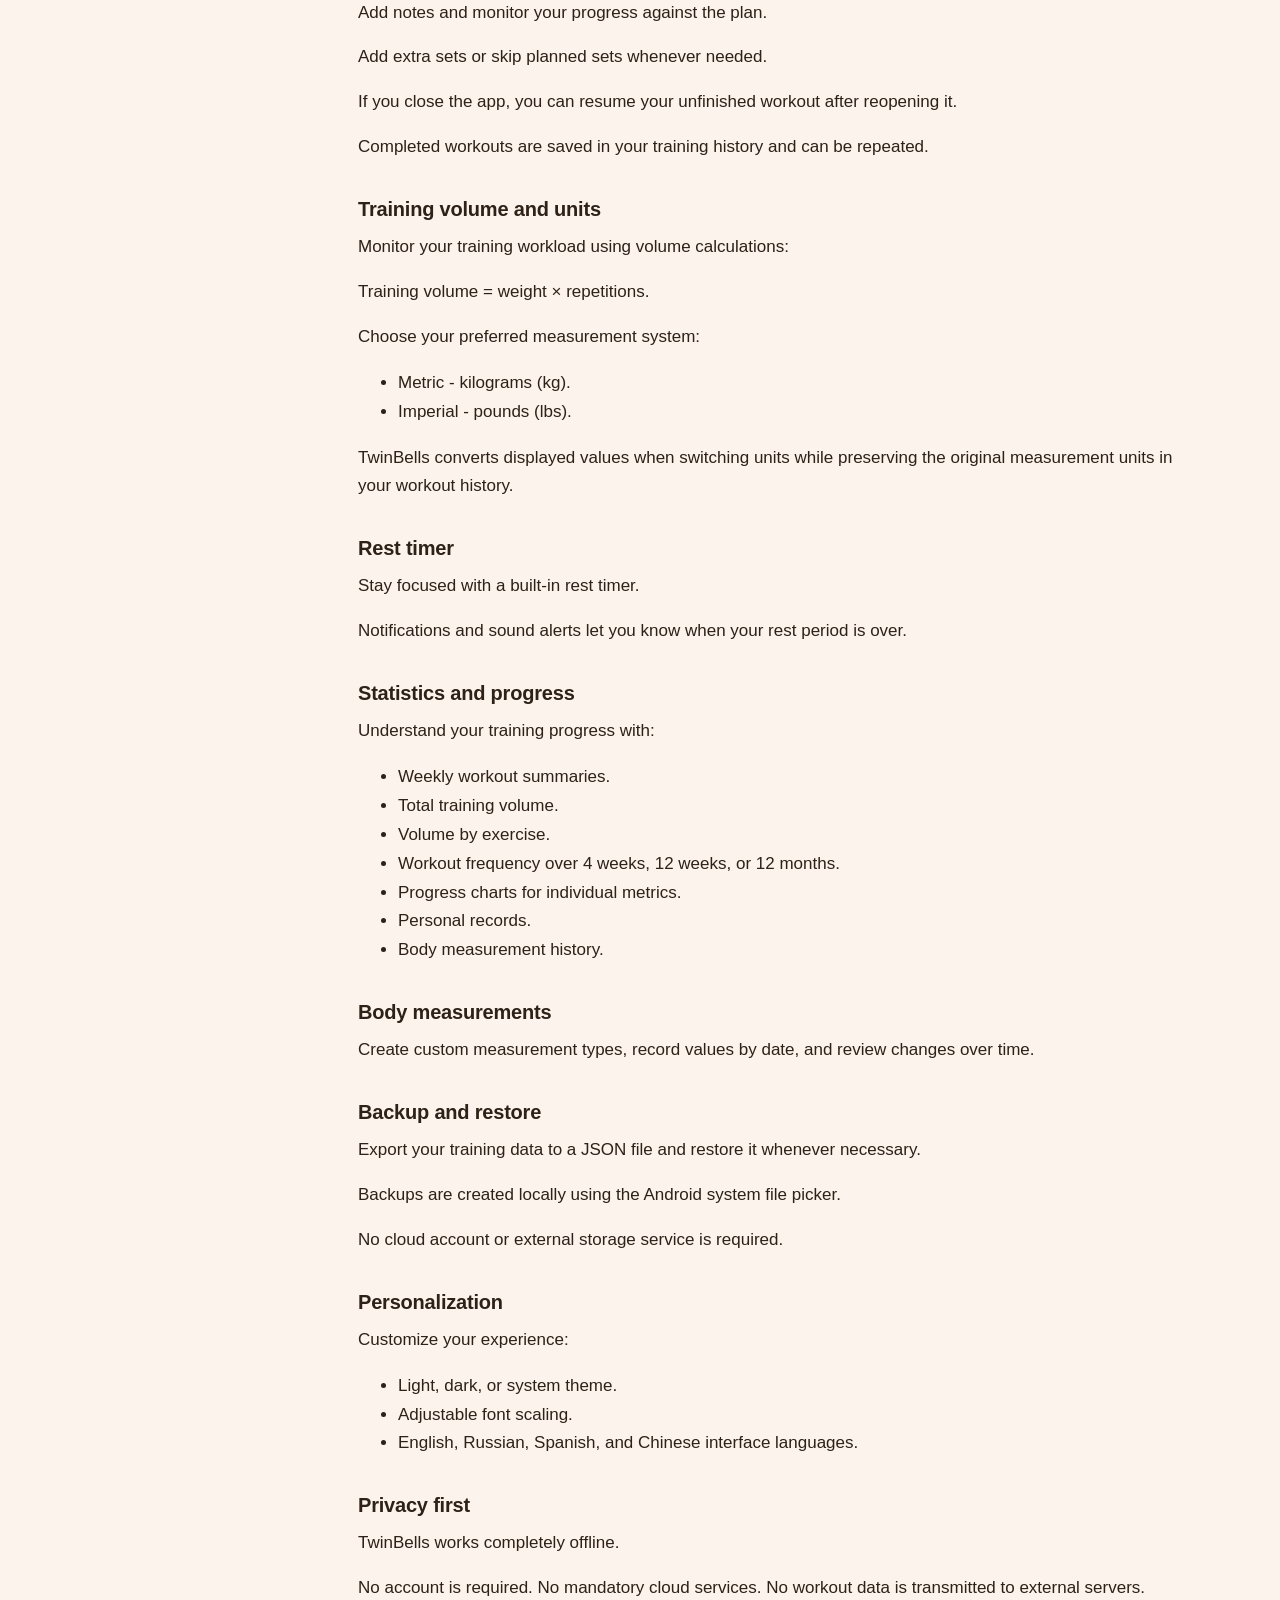
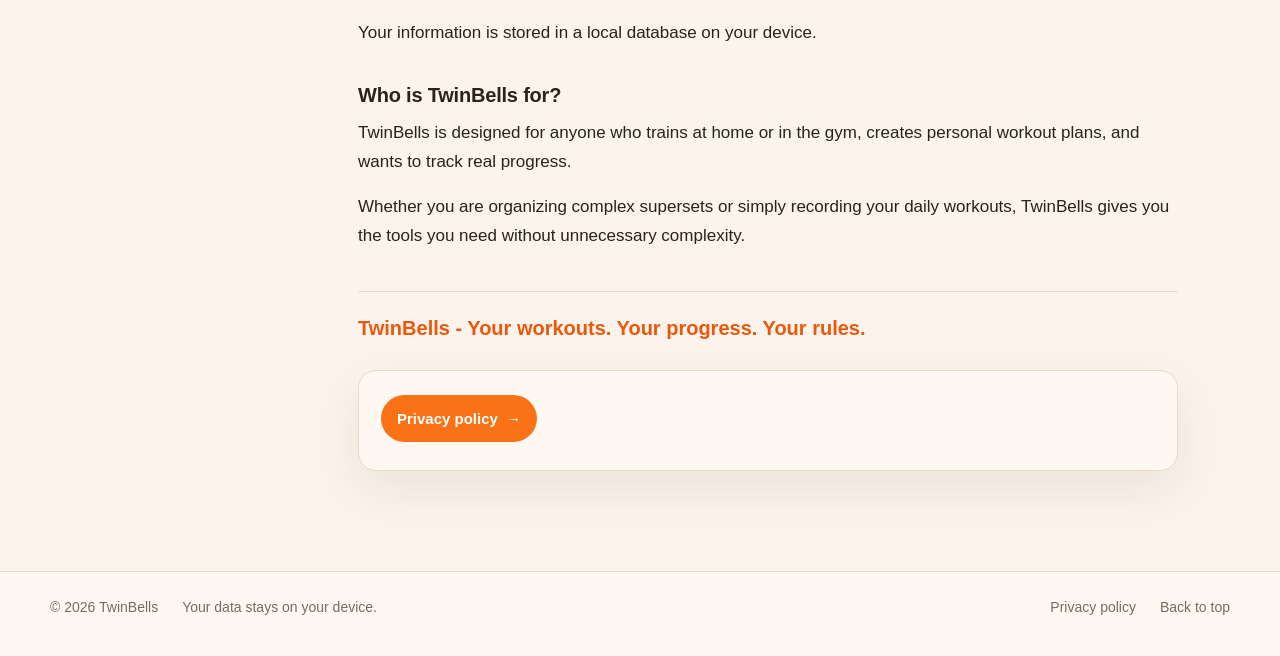
==== commit 7e65ad5f: "add tbf spec and public catalog Publish the TwinBells Format 1.0 specification, JSON Schema, example" ====
--- a/description.html
+++ b/description.html
@@ -13,7 +13,7 @@
 
   <header class="site-header">
     <div class="header-inner">
-      <a class="brand" href="privacy.html" data-page-link="privacy">
+      <a class="brand" href="index.html">
         <img src="images/icon_option_1.png" alt="" width="44" height="44">
         <span>TwinBells</span>
       </a>
@@ -21,6 +21,9 @@
       <nav class="page-nav" aria-label="TwinBells">
         <a href="privacy.html" data-page-link="privacy" data-ui="privacy">Политика конфиденциальности</a>
         <a href="description.html" data-page-link="description" data-ui="description" aria-current="page">Описание приложения</a>
+        <a href="exercises.html" data-ui="exercises">Упражнения</a>
+        <a href="programs.html" data-ui="programs">Программы</a>
+        <a href="tbf/index.html" data-ui="tbf">TBF</a>
       </nav>
 
       <div class="lang-switch" role="group" aria-label="Language">
--- a/assets/site.css
+++ b/assets/site.css
@@ -96,7 +96,7 @@
   gap: 24px;
   min-height: 76px;
   padding-block: 12px;
-  width: min(100% - 40px, var(--max-width));
+  width: min(100% - 40px, 1440px);
   margin-inline: auto;
 }
 
@@ -425,6 +425,122 @@
   color: var(--brand-strong);
 }
 
+/* Static pages and catalog */
+
+.page {
+  width: min(100% - 40px, 980px);
+  margin-inline: auto;
+  padding-block: 48px 72px;
+}
+
+.page-header {
+  margin-bottom: 28px;
+}
+
+.page-header h1 {
+  margin-bottom: 12px;
+}
+
+.catalog-grid {
+  display: grid;
+  grid-template-columns: repeat(auto-fill, minmax(260px, 1fr));
+  gap: 18px;
+  margin: 26px 0;
+}
+
+.catalog-card {
+  display: flex;
+  flex-direction: column;
+  gap: 10px;
+  padding: 20px;
+  border: 1px solid var(--border);
+  border-radius: var(--radius);
+  background: var(--surface);
+  box-shadow: var(--shadow);
+}
+
+.catalog-card h2,
+.catalog-card h3 {
+  margin: 0;
+  font-size: 20px;
+}
+
+.catalog-card p {
+  margin: 0;
+  color: var(--muted);
+  font-size: 15.5px;
+  line-height: 1.55;
+}
+
+.catalog-card .catalog-links {
+  display: flex;
+  flex-wrap: wrap;
+  gap: 10px 16px;
+  margin-top: auto;
+  padding-top: 8px;
+  font-size: 14.5px;
+  font-weight: 650;
+}
+
+.chip-row {
+  display: flex;
+  flex-wrap: wrap;
+  gap: 8px;
+  margin: 12px 0;
+}
+
+.chip {
+  display: inline-flex;
+  padding: 4px 10px;
+  border-radius: 999px;
+  background: var(--brand-soft);
+  color: var(--brand-strong);
+  font-size: 13px;
+  font-weight: 700;
+}
+
+.section-grid {
+  display: grid;
+  grid-template-columns: repeat(auto-fit, minmax(220px, 1fr));
+  gap: 16px;
+  margin: 24px 0;
+}
+
+.section-card {
+  display: block;
+  padding: 20px;
+  border: 1px solid var(--border);
+  border-radius: var(--radius);
+  background: var(--surface);
+  text-decoration: none;
+  color: var(--ink);
+  box-shadow: var(--shadow);
+}
+
+.section-card strong {
+  display: block;
+  margin-bottom: 6px;
+  color: var(--brand-strong);
+  font-size: 18px;
+}
+
+.section-card span {
+  color: var(--muted);
+  font-size: 15px;
+}
+
+.section-card:hover {
+  border-color: var(--brand);
+}
+
+.note {
+  padding: 16px 18px;
+  border-left: 4px solid var(--brand);
+  border-radius: 0 12px 12px 0;
+  background: var(--surface);
+  color: var(--muted);
+}
+
 /* Utilities */
 
 [hidden] {
@@ -460,7 +576,7 @@
   top: 12px;
 }
 
-@media (max-width: 1020px) {
+@media (max-width: 1400px) {
   .header-inner {
     flex-wrap: wrap;
     gap: 10px 18px;
@@ -470,12 +586,16 @@
     order: 3;
     width: 100%;
     margin-inline-start: 0;
+    overflow-x: auto;
+    padding-bottom: 4px;
   }
 
   .lang-switch {
     margin-inline-start: auto;
   }
-
+}
+
+@media (max-width: 1020px) {
   .layout {
     grid-template-columns: 1fr;
     gap: 0;
